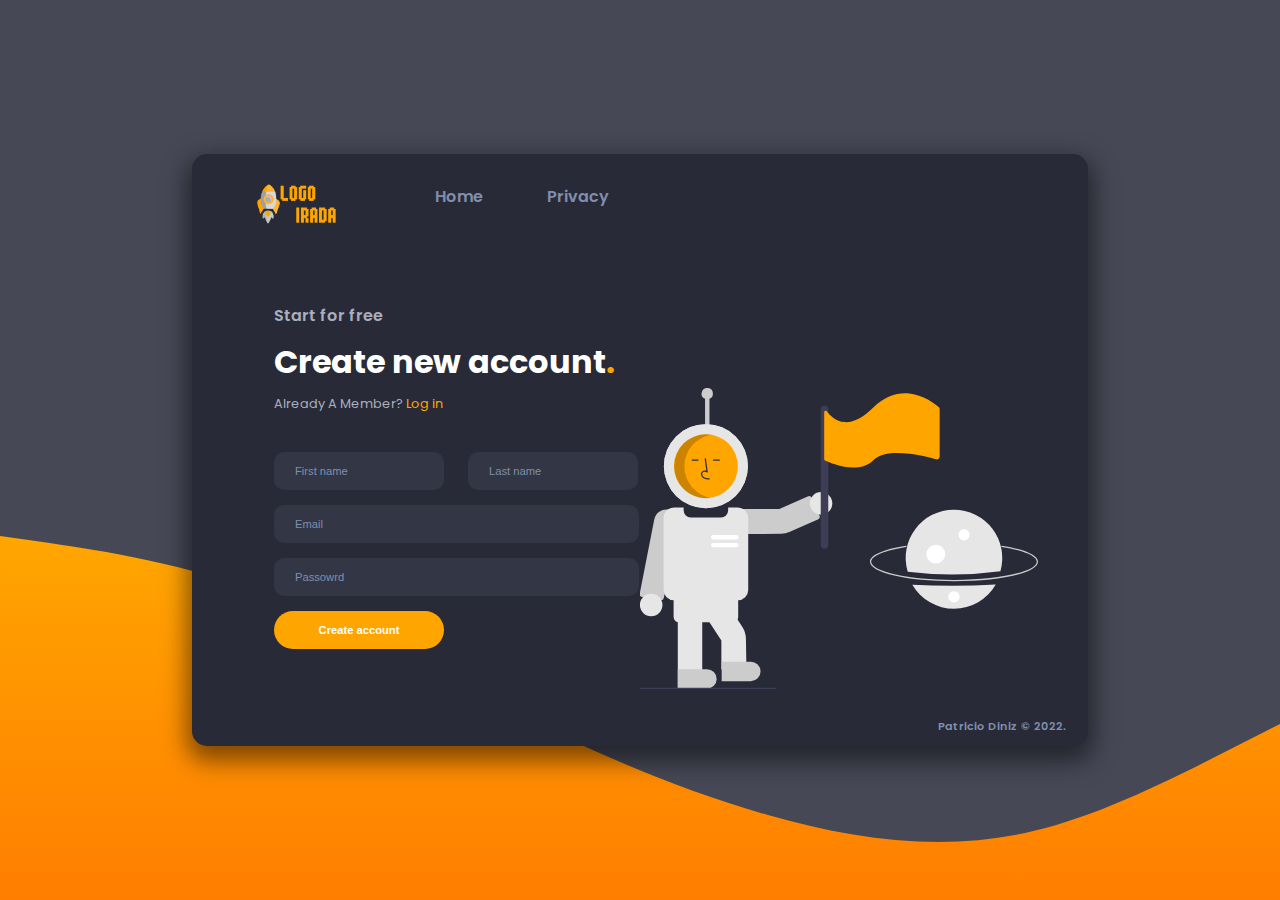
==== login-page.html @ 28bf4139 "Initial commit" ====
<!DOCTYPE html>
<html lang="pt-br">
<head>
    <meta charset="UTF-8">
    <meta http-equiv="X-UA-Compatible" content="IE=edge">
    <meta name="viewport" content="width=device-width, initial-scale=1.0">
    <link rel="stylesheet" href="style.css">
    <title>login page</title>
</head>
<body>
    <main class="main-content">
        <div class="col1">
            <header>
                <a href="#"><img class="logo" src="images/LOGO-IRADA.png" alt="logo"></a>
                <nav class="header-nav">
                    <ul class="list-nav">
                        <li class="list-nav-item"><a href="#">Home</a></li>
                        <li class="list-nav-item"><a href="#">Privacy</a></li>
                    </ul>
                </nav>
            </header>
    
            <div class="login-content">
                <div class="text-page">
                    <p>Start for free</p>
                    <h1>Create new account<span>.</span></h1>
                    <p>Already A Member?<a href="#"> Log in</a></p>
                </div>
        
                <form action="#"  method="post">
                    <input type="text" name="" id="first-name-input" placeholder="First name">
                    <input type="tel" name="" id="last-name-input" placeholder="Last name">
                    <input type="email" name="" id="email-input" placeholder="Email">
                    <input type="password" name="" id="pass" placeholder="Passowrd">
                    <input type="submit" class="login-button" value="Create account">
                </form>
                
            </div>
        </div>

        <div class="col2">

        </div>
        
        <a class="copyright" href="https://www.linkedin.com/in/patricio-diniz-7a914a162/" target="_blank" rel="noopener noreferrer">Patricio Diniz &copy; 2022.</a>
    </main>
</body>
</html>
---- style.css ----
@import url('https://fonts.googleapis.com/css2?family=Poppins:wght@400;600&display=swap');

* {
    padding: 0;
    margin: 0;
    box-sizing: border-box;
}

body{
    position: relative;
    background-color:#464856;
    font-family: 'Poppins', sans-serif;
    height: 100vh;
    width: 100%;
    background-image: url(images/wave.svg);
    background-repeat: no-repeat;
    background-position: bottom;
}

.main-content {
    position: absolute;
    display: flex;
    top: 50%;
    left: 50%;
    transform: translate(-50%,-50%);
    background-color:#282a37;
    width: 70%;
    height: 37em;
    padding: 30px 50px;
    border-radius: 15px;
    box-shadow: 0 10px 25px 5px rgba(0,0,0,.5);
}
.col1 {
    width: 50%;
}

.col2{
    width: 50%;
    height: 95%;
    background-image: url(images/undraw_astronaut_re_8c33.svg);
    background-size: 25em;
    background-repeat: no-repeat;
    background-position: bottom right;
    animation: floating infinite 5s;
    z-index: -1;
}

@keyframes floating {
    0%{
        transform: translateY(0px);
    }
    50%{
        transform: translateY(-20px);
    }
    100%{
        transform: translateY(0px);
    }
}

header {
    display: flex;
}
header .logo{
    height:2.5em;
    margin-right: 6em;
}
header .list-nav{
    display: flex;
    list-style: none;
}

header .list-nav .list-nav-item{
    margin: 0 4em 0 0;
}

header .list-nav .list-nav-item a{
    color: #808fad;
    font-weight: 600;
    text-decoration: none;
    transition: .5s;
}
header .list-nav .list-nav-item a:hover{
    color:#dee9ff;
    transition: .5s;
}


.login-content{
    margin-left: 2em;
    width:25em ;
}

.text-page {
    margin-top: 4.5em;
}
.text-page p {
    color: #a8afbf;
    font-weight: 600;
}

.text-page p:nth-child(3){
    font-weight: normal;
    font-size: .8em;
}

.text-page p a{
    text-decoration: none;
    color: orange;
    font-weight: normal;
}

.text-page h1{
    color: #fff;
    margin: .3em auto;
}
.text-page h1 span{
    color: orange;
}



form {
    margin: 1.5em 0;
}

form input{
    background-color:#323645 ;
    color: #fff;
    width: 170px;
    outline: none;
    padding: 12px 20px;
    font-size: .7em;
    border-radius: 10px;
    border: 1.5px solid transparent;
    margin: 15px 20px auto 0;
    z-index: 100;
}
input:focus{
    border: orange 1.5px solid;
}

form input::placeholder{
    color:#808fad;
}

form #email-input, #pass{
    width: 365px;
}

form .login-button{
    border-radius: 360px;
    background-color: orange;
    font-weight: 600;
    cursor: pointer;
}

.main-content .copyright {
    position: absolute;
    text-decoration: none;
    right: 2em;
    bottom: 1em;
    color: #808fad;
    font-weight: 600;
    font-size: .7em;
}

.main-content .copyright:hover{
    color:#a9b2c3;
}









@media screen and (max-width:768px){
    body{
        width:100vw;
        height: 100vh;
        background-color:#282a37;

    }
    .main-content {
        position: static;
        background-color: transparent;
        top: auto;
        left: auto;
        transform: none;
        background-image: none;
        background-size:0 ;
        background-repeat: no-repeat;
        background-position:top;
        width: auto;
        height: auto;
        padding:3em;
        border-radius: 0;
        box-shadow: none;
        text-align: center;
    }

    .col1{
        width: 100%;
    }

    .col2{
        display: none;
    }
    
    header {
        display: flex;
        justify-content: space-between;
    }
    header .logo{
        height:3em;
    }
    header .list-nav{
        display: flex;
        list-style: none;
    }
    
    header .list-nav .list-nav-item{
        margin: 0 4em 0 0;
    }
    
    header .list-nav .list-nav-item a{
        color: #808fad;
        font-weight: 600;
        text-decoration: none;
        transition: .5s;
    }
    header .list-nav .list-nav-item a:hover{
        color:#dee9ff;
        transition: .5s;
    }
    
    
    .login-content{
        display: flex;
        flex-direction: column;
        margin-left:auto;
        width:auto;
        padding:2;
    }
    
    .text-page {
        margin-top: 4.5em;
    }
    .text-page p {
        color: #a8afbf;
        font-weight: 600;
    }
    
    .text-page p:nth-child(3){
        font-weight: normal;
        font-size: .8em;
    }
    
    .text-page p a{
        text-decoration: none;
        color: orange;
        font-weight: normal;
    }
    
    .text-page h1{
        color: #fff;
        margin: .3em auto;
    }
    .text-page h1 span{
        color: orange;
    }
    
    
    
    form {
        margin: auto;
        width: 80%;
    }
    
    form input{
        background-color:#323645 ;
        color: #fff;
        width: 100%;
        outline: none;
        padding: 12px 20px;
        font-size: .7em;
        border-radius: 10px;
        border: 1.5px solid transparent;
        margin: 15px 0px auto 0;
    }
    input:focus{
        border: orange 1.5px solid;
    }
    
    form input::placeholder{
        color:#808fad;
    }
    
    form #email-input, #pass{
        width: 100%;
    }
    
    form .login-button{
        border-radius: 360px;
        background-color: rgb(255, 166, 0);
        font-weight: 600;
        cursor: pointer;
    }
    
    .main-content .copyright {
        position: absolute;
        text-decoration: none;
        margin: auto;
        bottom: 0;
        color: #282a37;
        font-weight: 600;
        font-size: .7em;
    }
    
    .main-content .copyright:hover{
        color:#fff;
    }
}
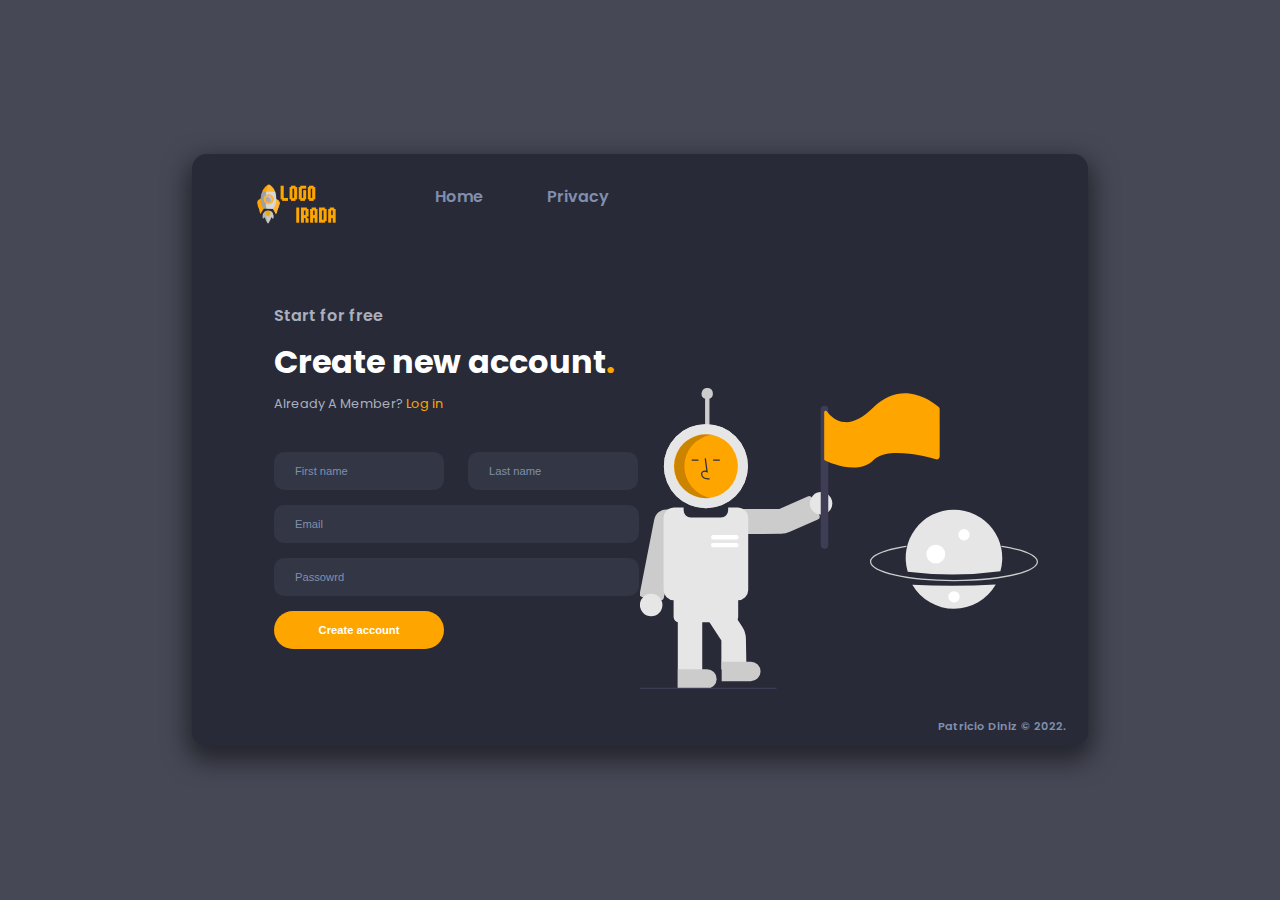
==== commit c1146e9c: "atualização" ====
--- a/login-page.html
+++ b/login-page.html
@@ -4,7 +4,7 @@
     <meta charset="UTF-8">
     <meta http-equiv="X-UA-Compatible" content="IE=edge">
     <meta name="viewport" content="width=device-width, initial-scale=1.0">
-    <link rel="stylesheet" href="style.css">
+    <link rel="stylesheet" href="css/style.css">
     <title>login page</title>
 </head>
 <body>
--- a/css/style.css
+++ b/css/style.css
@@ -0,0 +1,325 @@
+@import url('https://fonts.googleapis.com/css2?family=Poppins:wght@400;600&display=swap');
+
+* {
+    padding: 0;
+    margin: 0;
+    box-sizing: border-box;
+}
+
+body{
+    position: relative;
+    background-color:#464856;
+    font-family: 'Poppins', sans-serif;
+    height: 100vh;
+    width: 100%;
+    background-image: url(images/wave.svg);
+    background-repeat: no-repeat;
+    background-position: bottom;
+}
+
+.main-content {
+    position: absolute;
+    display: flex;
+    top: 50%;
+    left: 50%;
+    transform: translate(-50%,-50%);
+    background-color:#282a37;
+    width: 70%;
+    height: 37em;
+    padding: 30px 50px;
+    border-radius: 15px;
+    box-shadow: 0 10px 25px 5px rgba(0,0,0,.5);
+}
+.col1 {
+    width: 50%;
+}
+
+.col2{
+    width: 50%;
+    height: 95%;
+    background-image: url(/images/undraw_astronaut_re_8c33.svg);
+    background-size: 25em;
+    background-repeat: no-repeat;
+    background-position: bottom right;
+    animation: floating infinite 5s;
+    z-index: -1;
+}
+
+@keyframes floating {
+    0%{
+        transform: translateY(0px);
+    }
+    50%{
+        transform: translateY(-20px);
+    }
+    100%{
+        transform: translateY(0px);
+    }
+}
+
+header {
+    display: flex;
+}
+header .logo{
+    height:2.5em;
+    margin-right: 6em;
+}
+header .list-nav{
+    display: flex;
+    list-style: none;
+}
+
+header .list-nav .list-nav-item{
+    margin: 0 4em 0 0;
+}
+
+header .list-nav .list-nav-item a{
+    color: #808fad;
+    font-weight: 600;
+    text-decoration: none;
+    transition: .5s;
+}
+header .list-nav .list-nav-item a:hover{
+    color:#dee9ff;
+    transition: .5s;
+}
+
+
+.login-content{
+    margin-left: 2em;
+    width:25em ;
+}
+
+.text-page {
+    margin-top: 4.5em;
+}
+.text-page p {
+    color: #a8afbf;
+    font-weight: 600;
+}
+
+.text-page p:nth-child(3){
+    font-weight: normal;
+    font-size: .8em;
+}
+
+.text-page p a{
+    text-decoration: none;
+    color: orange;
+    font-weight: normal;
+}
+
+.text-page h1{
+    color: #fff;
+    margin: .3em auto;
+}
+.text-page h1 span{
+    color: orange;
+}
+
+
+
+form {
+    margin: 1.5em 0;
+}
+
+form input{
+    background-color:#323645 ;
+    color: #fff;
+    width: 170px;
+    outline: none;
+    padding: 12px 20px;
+    font-size: .7em;
+    border-radius: 10px;
+    border: 1.5px solid transparent;
+    margin: 15px 20px auto 0;
+    z-index: 100;
+}
+input:focus{
+    border: orange 1.5px solid;
+}
+
+form input::placeholder{
+    color:#808fad;
+}
+
+form #email-input, #pass{
+    width: 365px;
+}
+
+form .login-button{
+    border-radius: 360px;
+    background-color: orange;
+    font-weight: 600;
+    cursor: pointer;
+}
+
+.main-content .copyright {
+    position: absolute;
+    text-decoration: none;
+    right: 2em;
+    bottom: 1em;
+    color: #808fad;
+    font-weight: 600;
+    font-size: .7em;
+}
+
+.main-content .copyright:hover{
+    color:#a9b2c3;
+}
+
+
+
+
+
+
+
+
+
+@media screen and (max-width:768px){
+    body{
+        width:100vw;
+        height: 100vh;
+        background-color:#282a37;
+
+    }
+    .main-content {
+        position: static;
+        background-color: transparent;
+        top: auto;
+        left: auto;
+        transform: none;
+        background-image: none;
+        background-size:0 ;
+        background-repeat: no-repeat;
+        background-position:top;
+        width: auto;
+        height: auto;
+        padding:3em;
+        border-radius: 0;
+        box-shadow: none;
+        text-align: center;
+    }
+
+    .col1{
+        width: 100%;
+    }
+
+    .col2{
+        display: none;
+    }
+    
+    header {
+        display: flex;
+        justify-content: space-between;
+    }
+    header .logo{
+        height:3em;
+    }
+    header .list-nav{
+        display: flex;
+        list-style: none;
+    }
+    
+    header .list-nav .list-nav-item{
+        margin: 0 4em 0 0;
+    }
+    
+    header .list-nav .list-nav-item a{
+        color: #808fad;
+        font-weight: 600;
+        text-decoration: none;
+        transition: .5s;
+    }
+    header .list-nav .list-nav-item a:hover{
+        color:#dee9ff;
+        transition: .5s;
+    }
+    
+    
+    .login-content{
+        display: flex;
+        flex-direction: column;
+        margin-left:auto;
+        width:auto;
+        padding:2;
+    }
+    
+    .text-page {
+        margin-top: 4.5em;
+    }
+    .text-page p {
+        color: #a8afbf;
+        font-weight: 600;
+    }
+    
+    .text-page p:nth-child(3){
+        font-weight: normal;
+        font-size: .8em;
+    }
+    
+    .text-page p a{
+        text-decoration: none;
+        color: orange;
+        font-weight: normal;
+    }
+    
+    .text-page h1{
+        color: #fff;
+        margin: .3em auto;
+    }
+    .text-page h1 span{
+        color: orange;
+    }
+    
+    
+    
+    form {
+        margin: auto;
+        width: 80%;
+    }
+    
+    form input{
+        background-color:#323645 ;
+        color: #fff;
+        width: 100%;
+        outline: none;
+        padding: 12px 20px;
+        font-size: .7em;
+        border-radius: 10px;
+        border: 1.5px solid transparent;
+        margin: 15px 0px auto 0;
+    }
+    input:focus{
+        border: orange 1.5px solid;
+    }
+    
+    form input::placeholder{
+        color:#808fad;
+    }
+    
+    form #email-input, #pass{
+        width: 100%;
+    }
+    
+    form .login-button{
+        border-radius: 360px;
+        background-color: rgb(255, 166, 0);
+        font-weight: 600;
+        cursor: pointer;
+    }
+    
+    .main-content .copyright {
+        position: absolute;
+        text-decoration: none;
+        margin: auto;
+        bottom: 0;
+        color: #282a37;
+        font-weight: 600;
+        font-size: .7em;
+    }
+    
+    .main-content .copyright:hover{
+        color:#fff;
+    }
+}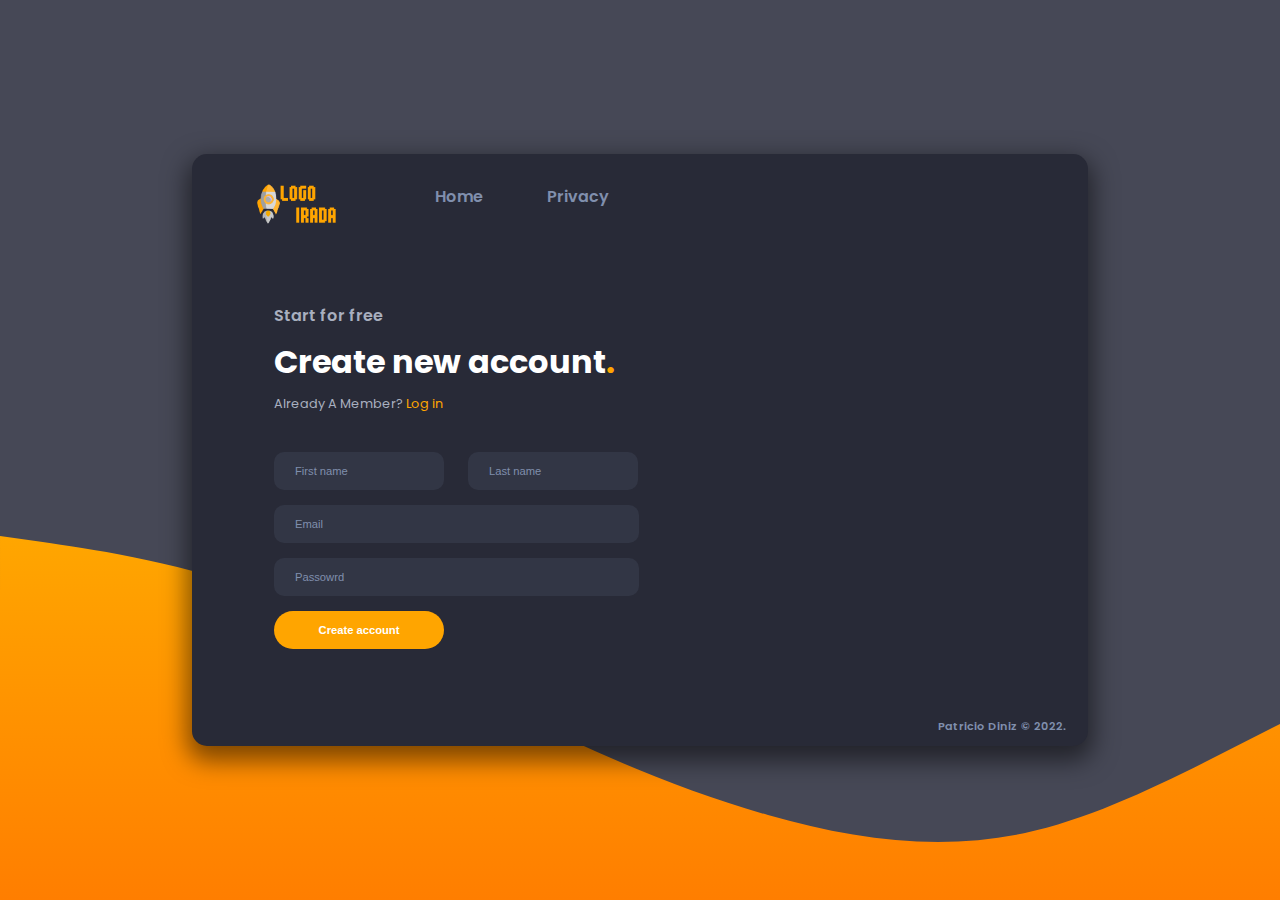
==== commit dfdd20e3: "Adição do Favicon :alien:" ====
--- a/login-page.html
+++ b/login-page.html
@@ -4,6 +4,7 @@
     <meta charset="UTF-8">
     <meta http-equiv="X-UA-Compatible" content="IE=edge">
     <meta name="viewport" content="width=device-width, initial-scale=1.0">
+    <link rel="shortcut icon" href="images/favicon.ico" type="image/x-icon">
     <link rel="stylesheet" href="css/style.css">
     <title>login page</title>
 </head>
--- a/css/style.css
+++ b/css/style.css
@@ -12,9 +12,9 @@
     font-family: 'Poppins', sans-serif;
     height: 100vh;
     width: 100%;
-    background-image: url(images/wave.svg);
     background-repeat: no-repeat;
     background-position: bottom;
+    background-image: url(../images/wave.svg);
 }
 
 .main-content {
@@ -37,7 +37,7 @@
 .col2{
     width: 50%;
     height: 95%;
-    background-image: url(/images/undraw_astronaut_re_8c33.svg);
+    background-image: url(../images/undraw_astronaut_re_8c33.svg);
     background-size: 25em;
     background-repeat: no-repeat;
     background-position: bottom right;
@@ -168,8 +168,11 @@
     color:#a9b2c3;
 }
 
-
-
+@media screen and (max-width:1280px){
+    .col2{
+        background-image:none;
+    }
+}
 
 
 
@@ -181,6 +184,7 @@
         width:100vw;
         height: 100vh;
         background-color:#282a37;
+        background-image: none;
 
     }
     .main-content {
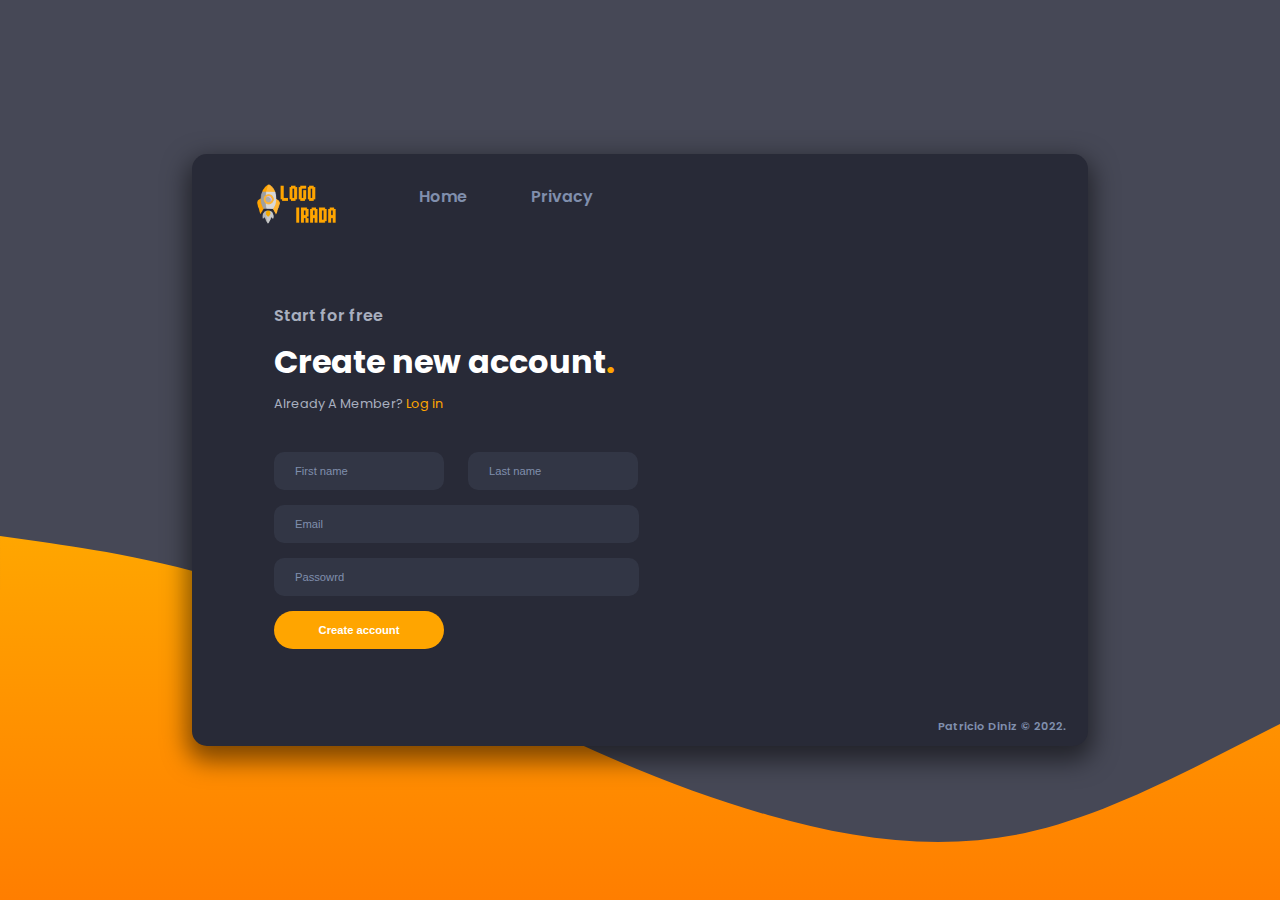
==== commit 2bb9536f: "Ajuste dos elementos na resolução mobile." ====
--- a/login-page.html
+++ b/login-page.html
@@ -30,20 +30,19 @@
         
                 <form action="#"  method="post">
                     <input type="text" name="" id="first-name-input" placeholder="First name">
-                    <input type="tel" name="" id="last-name-input" placeholder="Last name">
+                    <input type="text" name="" id="last-name-input" placeholder="Last name">
                     <input type="email" name="" id="email-input" placeholder="Email">
                     <input type="password" name="" id="pass" placeholder="Passowrd">
                     <input type="submit" class="login-button" value="Create account">
                 </form>
                 
             </div>
+            
+            <a class="copyright" href="https://www.linkedin.com/in/patricio-diniz-7a914a162/" target="_blank" rel="noopener noreferrer">Patricio Diniz &copy; 2022.</a>
         </div>
 
-        <div class="col2">
-
-        </div>
+        <div class="col2"><!-- animation no CSS --></div>
         
-        <a class="copyright" href="https://www.linkedin.com/in/patricio-diniz-7a914a162/" target="_blank" rel="noopener noreferrer">Patricio Diniz &copy; 2022.</a>
     </main>
 </body>
 </html>--- a/css/style.css
+++ b/css/style.css
@@ -62,7 +62,7 @@
 }
 header .logo{
     height:2.5em;
-    margin-right: 6em;
+    margin-right: 5em;
 }
 header .list-nav{
     display: flex;
@@ -204,7 +204,7 @@
         box-shadow: none;
         text-align: center;
     }
-
+    
     .col1{
         width: 100%;
     }
@@ -218,7 +218,8 @@
         justify-content: space-between;
     }
     header .logo{
-        height:3em;
+        height:2.5em;
+        margin-right:1.5em;
     }
     header .list-nav{
         display: flex;
@@ -311,19 +312,18 @@
         background-color: rgb(255, 166, 0);
         font-weight: 600;
         cursor: pointer;
+        margin-bottom: 4em;
     }
     
     .main-content .copyright {
-        position: absolute;
+        position: static;
         text-decoration: none;
-        margin: auto;
-        bottom: 0;
-        color: #282a37;
+        color: #808fad;
         font-weight: 600;
         font-size: .7em;
     }
     
     .main-content .copyright:hover{
-        color:#fff;
+        color:#a9b2c3;
     }
 }